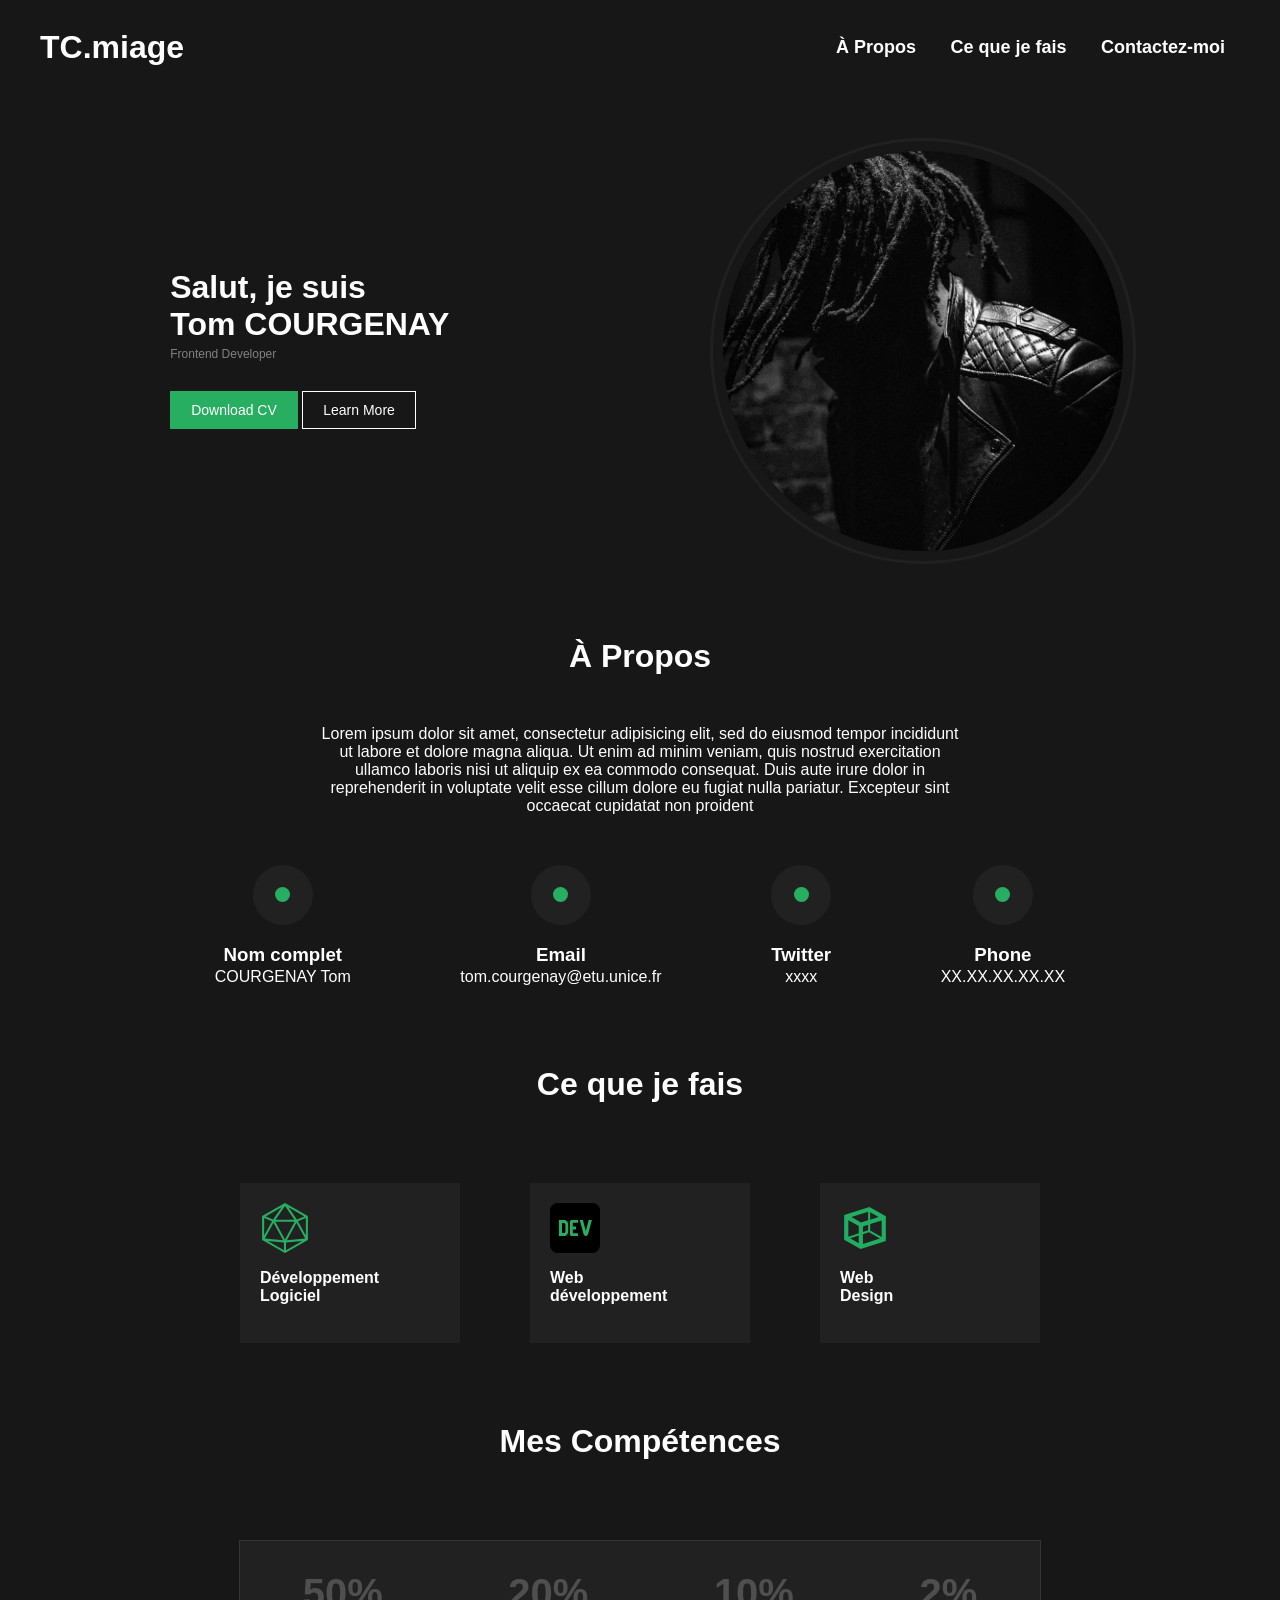
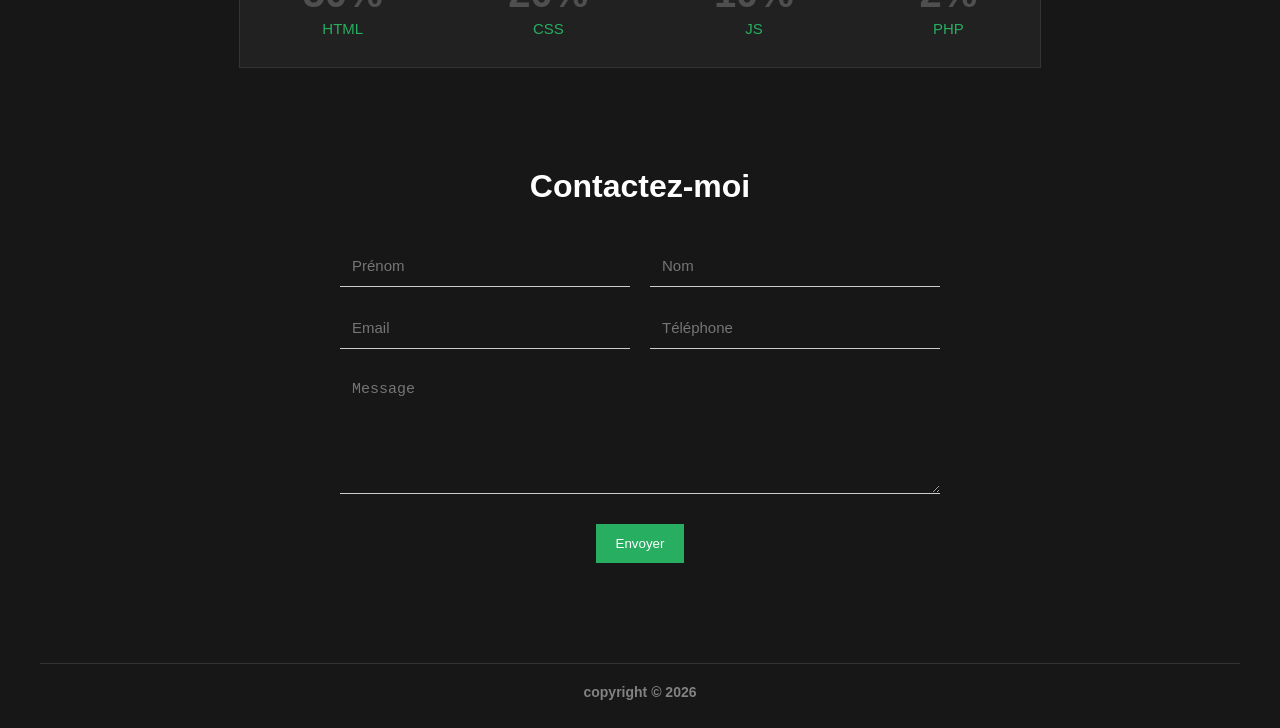
==== maquette-portfolio/index.html @ 28859369 "fin de TP2" ====
<!DOCTYPE html>
<html lang="en">
<head>
    <meta charset="UTF-8">
    <meta name="viewport" content="width=device-width, initial-scale=1.0">
    <title>Portfolio - maquette</title>
    <link rel="stylesheet" href="index.css">
</head>
<body>
    <div class="navbar">
        <h1>TC.miage</h1>
        <nav>
            <a href="#About">À Propos</a>
            <a href="#WhatIDo">Ce que je fais</a>
            <a href="#Contact">Contactez-moi</a>
        </nav>
    </div>

    <div class="section1">
        <div class="section1gauche">
            <h1>Salut, je suis <br> Tom COURGENAY</h1>
            <p>Frontend Developer</p>
            <div class="btns">
                <button>Download CV</button>
                <button>Learn More</button>
            </div>
        </div>
        <div class="section1droite">
            <img src="assets/image.png" alt="">
        </div>
    </div>

    <div id="About">
        <h1>À Propos</h1>
        <p>Lorem ipsum dolor sit amet, consectetur adipisicing elit, sed do eiusmod tempor incididunt ut labore et dolore magna aliqua. Ut enim ad minim veniam, quis nostrud exercitation ullamco laboris nisi ut aliquip ex ea commodo consequat. Duis aute irure dolor in reprehenderit in voluptate velit esse cillum dolore eu fugiat nulla pariatur. Excepteur sint occaecat cupidatat non proident</p>
        <div>
            <div class="box">
                <div class="circle bigcircle"><div class="circle smallcircle"></div></div>
                <h3>Nom complet</h3>
                <p>COURGENAY Tom</p>
            </div>
            <div class="box">
                <div class="circle bigcircle"><div class="circle smallcircle"></div></div>
                <h3>Email</h3>
                <p>tom.courgenay@etu.unice.fr</p>
            </div>
            <div class="box">
                <div class="circle bigcircle"><div class="circle smallcircle"></div></div>
                <h3>Twitter</h3>
                <p>xxxx</p>
            </div>
            <div class="box">
                <div class="circle bigcircle"><div class="circle smallcircle"></div></div>
                <h3>Phone</h3>
                <p>XX.XX.XX.XX.XX</p>
            </div>
        </div>
    </div>

    <div id="WhatIDo">
        <h1>Ce que je fais</h1>
        <div class="content-wrapper">
            <div class="dobox">
                <img src="assets/icosahedron.svg" alt="">
                <p>Développement <br> Logiciel</p>
            </div>
            <div class="dobox">
                <img src="assets/dev.svg" alt="">
                <p>Web <br> développement</p>
            </div>
            <div class="dobox">
                <img src="assets/rect.svg" alt="">
                <p>Web <br> Design</p>
            </div>
        </div>
    </div>

    <div id="Skills">
        <h1>Mes Compétences</h1>
        <div class="content-wrapper skills">
            <div class="skill">
                <h2>50%</h2>
                <h3>HTML</h3>
            </div>
            <div class="skill">
                <h2>20%</h2>
                <h3>CSS</h3>
            </div>
            <div class="skill">
                <h2>10%</h2>
                <h3>JS</h3>
            </div>
            <div class="skill">
                <h2>2%</h2>
                <h3>PHP</h3>
            </div>
        </div>
    </div>

    <div id="Contact">
        <h1>Contactez-moi</h1>
        <form>
            <div class="row">
                <input type="text" placeholder="Prénom">
                <input type="text" placeholder="Nom">
            </div>

            <div class="row">
                <input type="email" placeholder="Email">
                <input type="tel" placeholder="Téléphone">
            </div>

            <div class="row">
                <textarea placeholder="Message"></textarea>
            </div>

            <div class="btn-row">
                <button type="submit">Envoyer</button>
            </div>
        </form>
    </div>
    <footer>copyright © 2026</footer>
</body>
</html>
---- maquette-portfolio/index.css ----
:root{
    --bg-dark: #171717;
    --white: #FFFFFF;
    --gray2: #333333;
    --gray3: #828282;
    --green2: #27AE60;
    --dark1: #212121;
}

body{
    background-color: var(--bg-dark);
    color: var(--white);
    font-family: 'DM Sans', sans-serif;
    font-weight: 700;
    margin-inline: 40px;
    padding: 0;
}

.navbar{
    display: flex;
    align-items: center;
    justify-content: space-between;
}

.navbar nav a{
    color: var(--white);
    text-decoration: none;
    margin: 0 15px;
    font-size: 18px;
}

.section1{
    display: flex;
    align-items: center;
    justify-content: space-around;
    margin-top: 50px;
}

.section1gauche h1{
    margin-bottom: 0;
}

.section1gauche p{
    color: var(--gray3);
    font-size: 12px;
    margin-top: 4px;
    margin-bottom: 30px;
    font-weight: 400;
}

.section1droite{
    width: 400px;
    height: 400px;
}

.section1droite img{
    border-radius: 50%;
    border: 3px solid #202020;
    padding: 10px;
    width: 100%;
}

.btns{
    gap: 20px;
}

.btns button{
    padding: 10px 20px;
    cursor: pointer;
    font-size: 14px;
}

.btns button:first-child{
    background-color: var(--green2);
    border: 1px solid var(--green2);
    color: var(--white);
}

.btns button:last-child{
    background-color: transparent;
    border: 1px solid var(--white);
    color: var(--white);
}

#About{
    margin-top: 100px;
    text-align: center;
    justify-content: center;
    margin-inline: 10%;
}

#About p{
    font-weight: 400;
    margin-block: 50px;
    margin-inline: 16%;
}

#About div{
    display: flex;
    justify-content: space-around;
}

.circle{
    border-radius: 50%;
}

.bigcircle{
    width: 60px;
    height: 60px;
    background-color: var(--dark1);
    display: flex;
    align-items: center;
    justify-content: space-around;
}

.smallcircle{
    width: 15px;
    height: 15px;
    background-color: var(--green2);
}

.box{
    display: flex;
    flex-direction: column;
    align-items: center;
}

.box h3{
    margin-bottom: 2px;
}

#About .box p{
    margin: 0;
}

.content-wrapper{
    display: flex;
    justify-content: center;
    max-width: 800px;
    margin: 0 auto;
    gap: 0;
}

#WhatIDo{
    text-align: center;
}

#WhatIDo h1{
    margin-block: 80px;
}

#WhatIDo div{
    display: flex;
    justify-content: space-between;
}

.dobox{
    display: flex;
    flex-direction: column;
    align-items: flex-start;
    width: 180px;
    padding: 20px;
    border-bottom: 2px solid transparent;
    position: relative;

}

.dobox:nth-child(1),
.dobox:nth-child(2),
.dobox:nth-child(3){
    background-color: var(--dark1);
}

.dobox p{
    text-align: left;
}

.dobox img{
    width: 50px;
    height: 50px;
}

.dobox::after{
  content: "";
  position: absolute;
  left: 0;
  bottom: 0;
  width: 0%;
  height: 3px;
  background: var(--green2);
  transition: width 0.3s ease;
}

.dobox:hover::after{
  width: 100%;
}

#Skills{
    text-align: center;
}

#Skills h1{
    margin-block: 80px;
}

.skills{
    border: 1px solid var(--gray2);
    display: flex;
    justify-content: space-around;
    background-color: var(--dark1);
}

.skill{
    display: flex;
    flex-direction: column;
    margin-block: 30px;
}

.skill h2{
    font-size: 40px;
    margin: 0;
    color: #4F4F4F;
}

.skill h3{
    font-size: 15px;
    font-weight: 400;
    margin: 4px 0 0 0;
    color: var(--green2);
}

#Contact{
    width: 100%;
    max-width: 600px;
    margin: 100px auto;
    background: transparent;
    font-family: sans-serif;
}

#Contact h1{
    text-align: center;
    margin-bottom: 40px;
    color: var(--white);
}

#Contact form{
    display: flex;
    flex-direction: column;
    gap: 20px;
}

#Contact .row{
    display: flex;
    gap: 20px;
}

#Contact input,
#Contact textarea{
    flex: 1;
    background: transparent;
    border: none;
    border-bottom: 1px solid #ccc;
    padding: 12px;
    font-size: 15px;
}

#Contact textarea{
    height: 100px;
    resize: vertical;
}

.btn-row{
    display: flex;
    justify-content: center;
    margin-top: 10px;
}

#Contact button{
    width: fit-content;
    padding: 12px 20px;
    border: none;
    background: var(--green2);
    color: #FFFFFF;
    cursor: pointer;
    display: block;
    margin: 0 auto;
}

footer{
    text-align: center;
    margin-top: 100px;
    padding: 20px 0;
    border-top: 1px solid var(--gray2);
    color: var(--gray3);
    font-size: 14px;
}
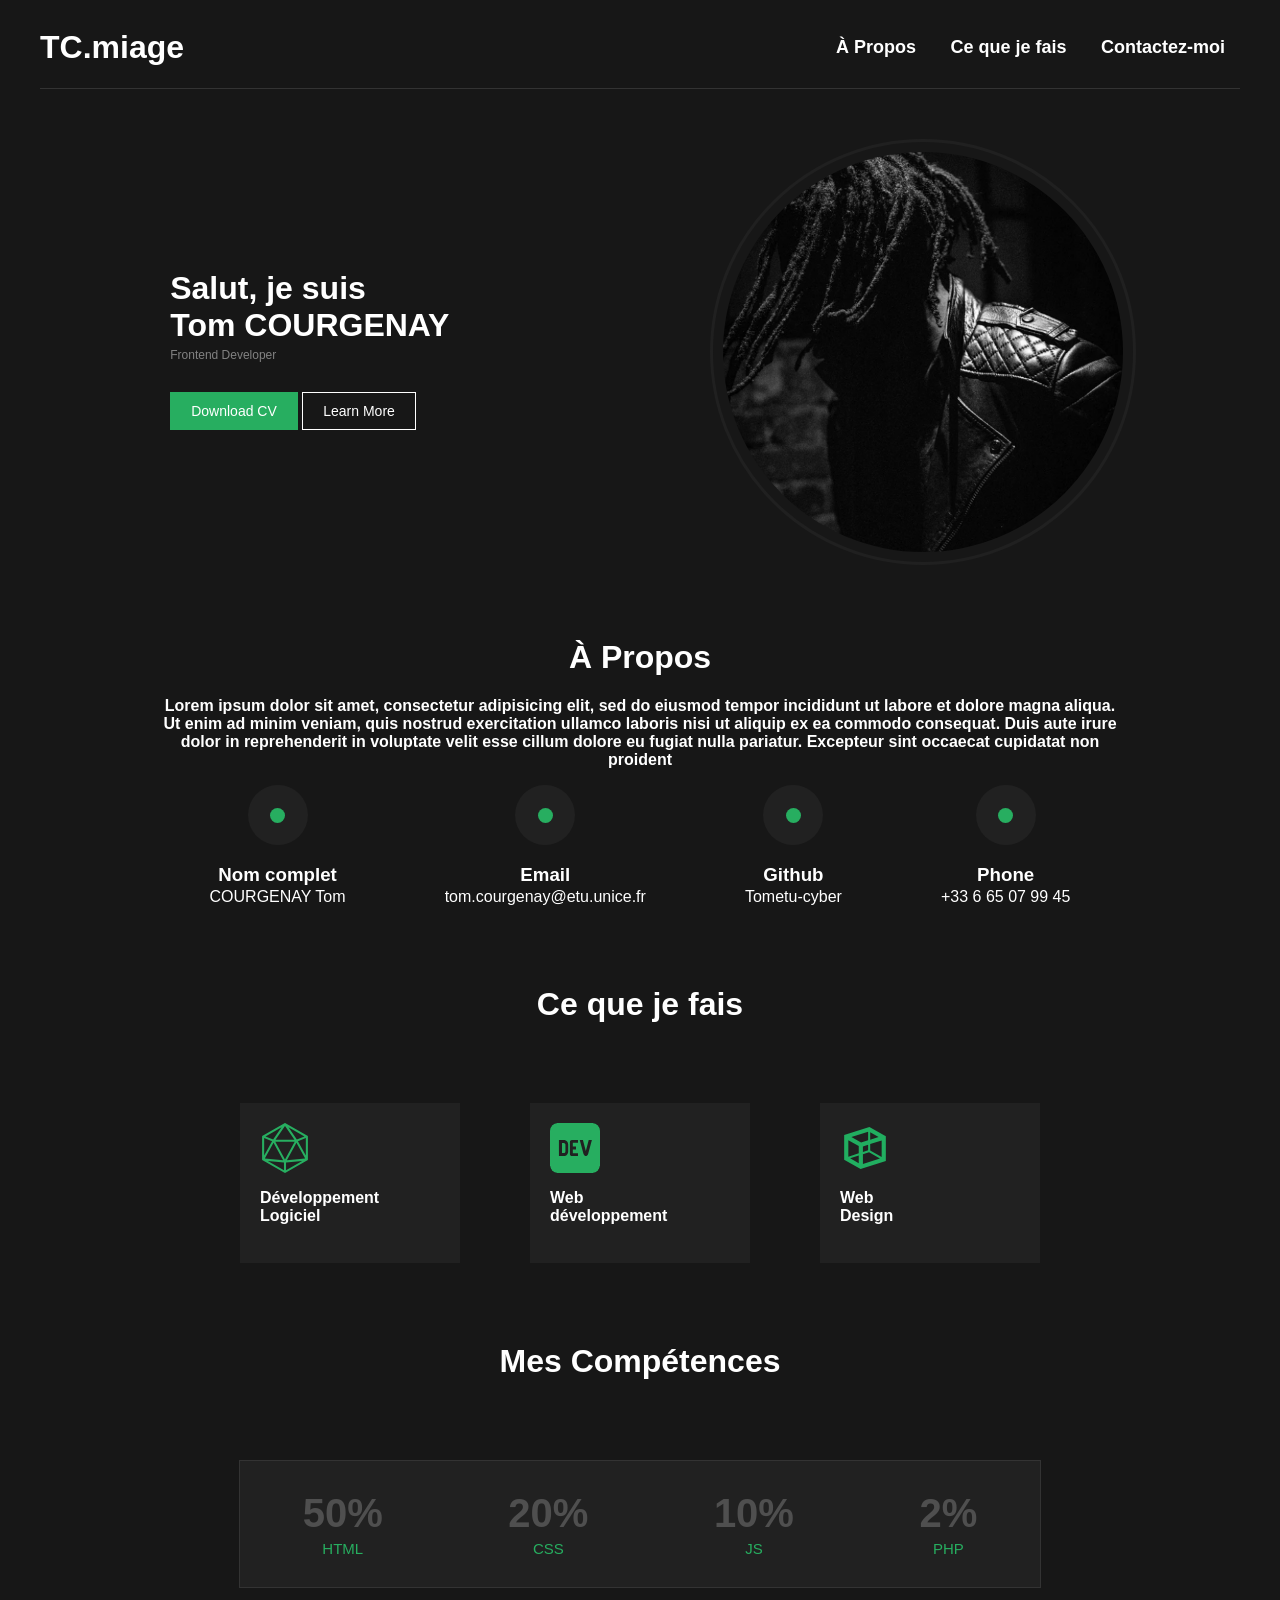
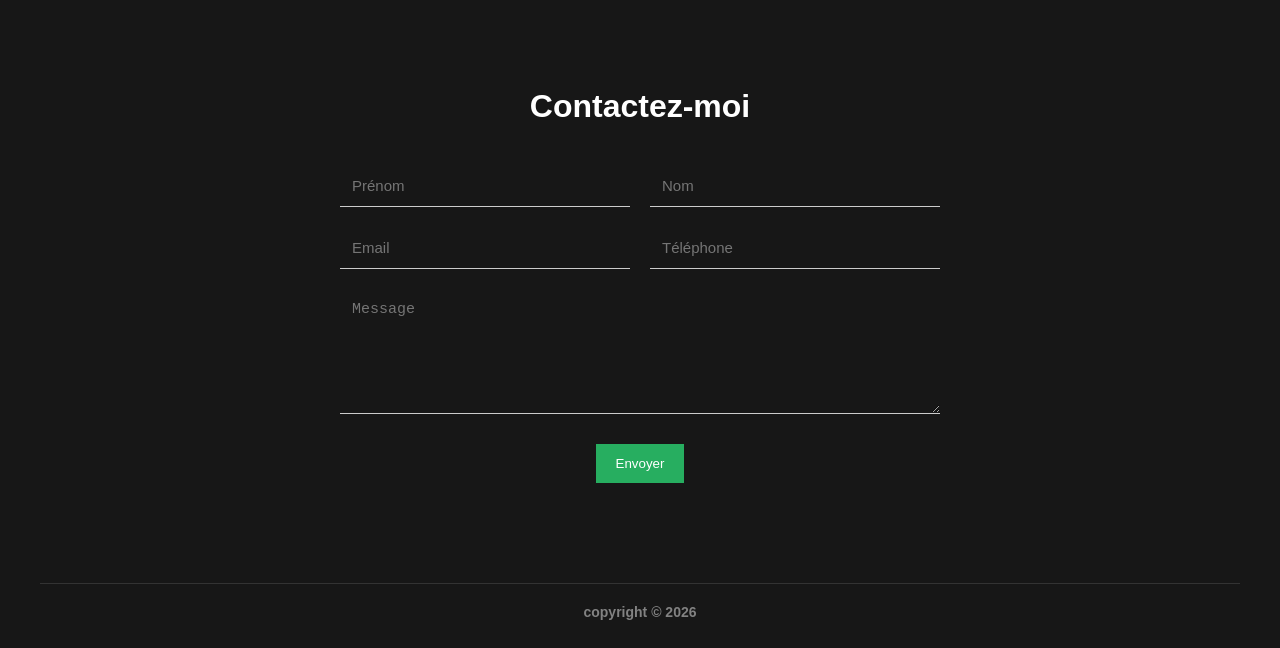
==== commit e9e112b2: "fin du TP3" ====
--- a/maquette-portfolio/index.html
+++ b/maquette-portfolio/index.html
@@ -9,7 +9,12 @@
 <body>
     <div class="navbar">
         <h1>TC.miage</h1>
-        <nav>
+        <button class="menu-toggle" id="menuToggle">
+            <span></span>
+            <span></span>
+            <span></span>
+        </button>
+        <nav id="navMenu">
             <a href="#About">À Propos</a>
             <a href="#WhatIDo">Ce que je fais</a>
             <a href="#Contact">Contactez-moi</a>
@@ -37,22 +42,22 @@
             <div class="box">
                 <div class="circle bigcircle"><div class="circle smallcircle"></div></div>
                 <h3>Nom complet</h3>
-                <p>COURGENAY Tom</p>
+                <a href="">COURGENAY Tom</a>
             </div>
             <div class="box">
                 <div class="circle bigcircle"><div class="circle smallcircle"></div></div>
                 <h3>Email</h3>
-                <p>tom.courgenay@etu.unice.fr</p>
+                <a href="mailto: tom.courgenay@etu.unice.fr?subject=Première prise de contact" target="_blank">tom.courgenay@etu.unice.fr</a>
             </div>
             <div class="box">
                 <div class="circle bigcircle"><div class="circle smallcircle"></div></div>
-                <h3>Twitter</h3>
-                <p>xxxx</p>
+                <h3>Github</h3>
+                <a href="https://github.com/Tometu-cyber">Tometu-cyber</a>
             </div>
             <div class="box">
                 <div class="circle bigcircle"><div class="circle smallcircle"></div></div>
                 <h3>Phone</h3>
-                <p>XX.XX.XX.XX.XX</p>
+                <a href="tel:+33665079945">+33 6 65 07 99 45</a>
             </div>
         </div>
     </div>
@@ -120,5 +125,6 @@
         </form>
     </div>
     <footer>copyright © 2026</footer>
+    <script src="script.js"></script>
 </body>
 </html>
--- a/maquette-portfolio/index.css
+++ b/maquette-portfolio/index.css
@@ -14,12 +14,49 @@
     font-weight: 700;
     margin-inline: 40px;
     padding: 0;
+
+}
+
+.menu-toggle{
+    display: none;
+    flex-direction: column;
+    background: transparent;
+    border: none;
+    cursor: pointer;
+    gap: 5px;
+    padding: 10px;
+    z-index: 1100;
+}
+
+.menu-toggle span{
+    width: 25px;
+    height: 3px;
+    background-color: var(--white);
+    transition: all 0.3s ease;
+}
+
+.menu-toggle.active span:nth-child(1){
+    transform: rotate(45deg) translate(5px, 5px);
+}
+
+.menu-toggle.active span:nth-child(2){
+    opacity: 0;
+}
+
+.menu-toggle.active span:nth-child(3){
+    transform: rotate(-45deg) translate(6px, -6px);
 }
 
 .navbar{
     display: flex;
     align-items: center;
     justify-content: space-between;
+    border-bottom: 1px solid var(--gray2);
+    position: sticky;
+    top: 0;
+    background-color: var(--bg-dark);
+    z-index: 1000;
+    transition: transform 0.3s ease;
 }
 
 .navbar nav a{
@@ -89,10 +126,10 @@
     margin-inline: 10%;
 }
 
-#About p{
+#About a{
     font-weight: 400;
-    margin-block: 50px;
-    margin-inline: 16%;
+    color: var(--white);
+    text-decoration: none;
 }
 
 #About div{
@@ -127,10 +164,6 @@
 
 .box h3{
     margin-bottom: 2px;
-}
-
-#About .box p{
-    margin: 0;
 }
 
 .content-wrapper{
@@ -293,4 +326,100 @@
     border-top: 1px solid var(--gray2);
     color: var(--gray3);
     font-size: 14px;
+}
+
+@media (max-width: 768px){
+    body{
+        margin-inline: 20px;
+    }
+
+    .menu-toggle{
+        display: flex;
+    }
+
+    .navbar{
+        flex-direction: row;
+        justify-content: space-between;
+    }
+
+    .navbar nav{
+        position: absolute;
+        top: -8px;
+        left: 110px;
+        right: -20px;
+        background-color: black;
+        flex-direction: column;
+        padding: 60px 20px;
+        border-top: 1px solid var(--gray2);
+        box-shadow: 0 4px 6px rgba(0,0,0,0.3);
+        z-index: 1000;
+        height: 100vh;
+        transform: translateX(100%);
+        transition: transform 0.3s ease;
+    }
+
+    .navbar nav.active{
+        display: flex;
+        transform: translateX(0);
+    }
+
+    .navbar nav a{
+        padding: 15px 0;
+        border-bottom: 1px solid var(--gray2);
+    }
+
+    .navbar nav a:last-child{
+        border-bottom: none;
+    }
+
+    .navbar nav a{
+        font-size: 14px;
+    }
+
+    .section1{
+        flex-direction: column-reverse;
+        gap: 30px;
+        margin-top: 30px;
+    }
+    .section1droite{
+        width: 250px;
+        height: 250px;
+    }
+
+    #About div{
+        flex-direction: row;
+        flex-wrap: wrap;
+        justify-content: center;
+        gap: 20px;
+    }
+
+    #About div .box{
+        display: flex;
+        flex-direction: column;
+        align-items: center;
+        width: 45%;
+    }
+
+    .box a{
+        font-size: 13px;
+    }
+
+    #WhatIDo div, .content-wrapper{
+        flex-direction: column;
+        align-items: center;
+        gap: 10px;
+    }
+
+    .skills{
+        flex-wrap: wrap;
+    }
+    .dobox{
+        width: 100%;
+        max-width: 300px;
+    }
+
+    #Contact .row{
+        flex-direction: column;
+        padding-inline: 50px;
+    }
 }
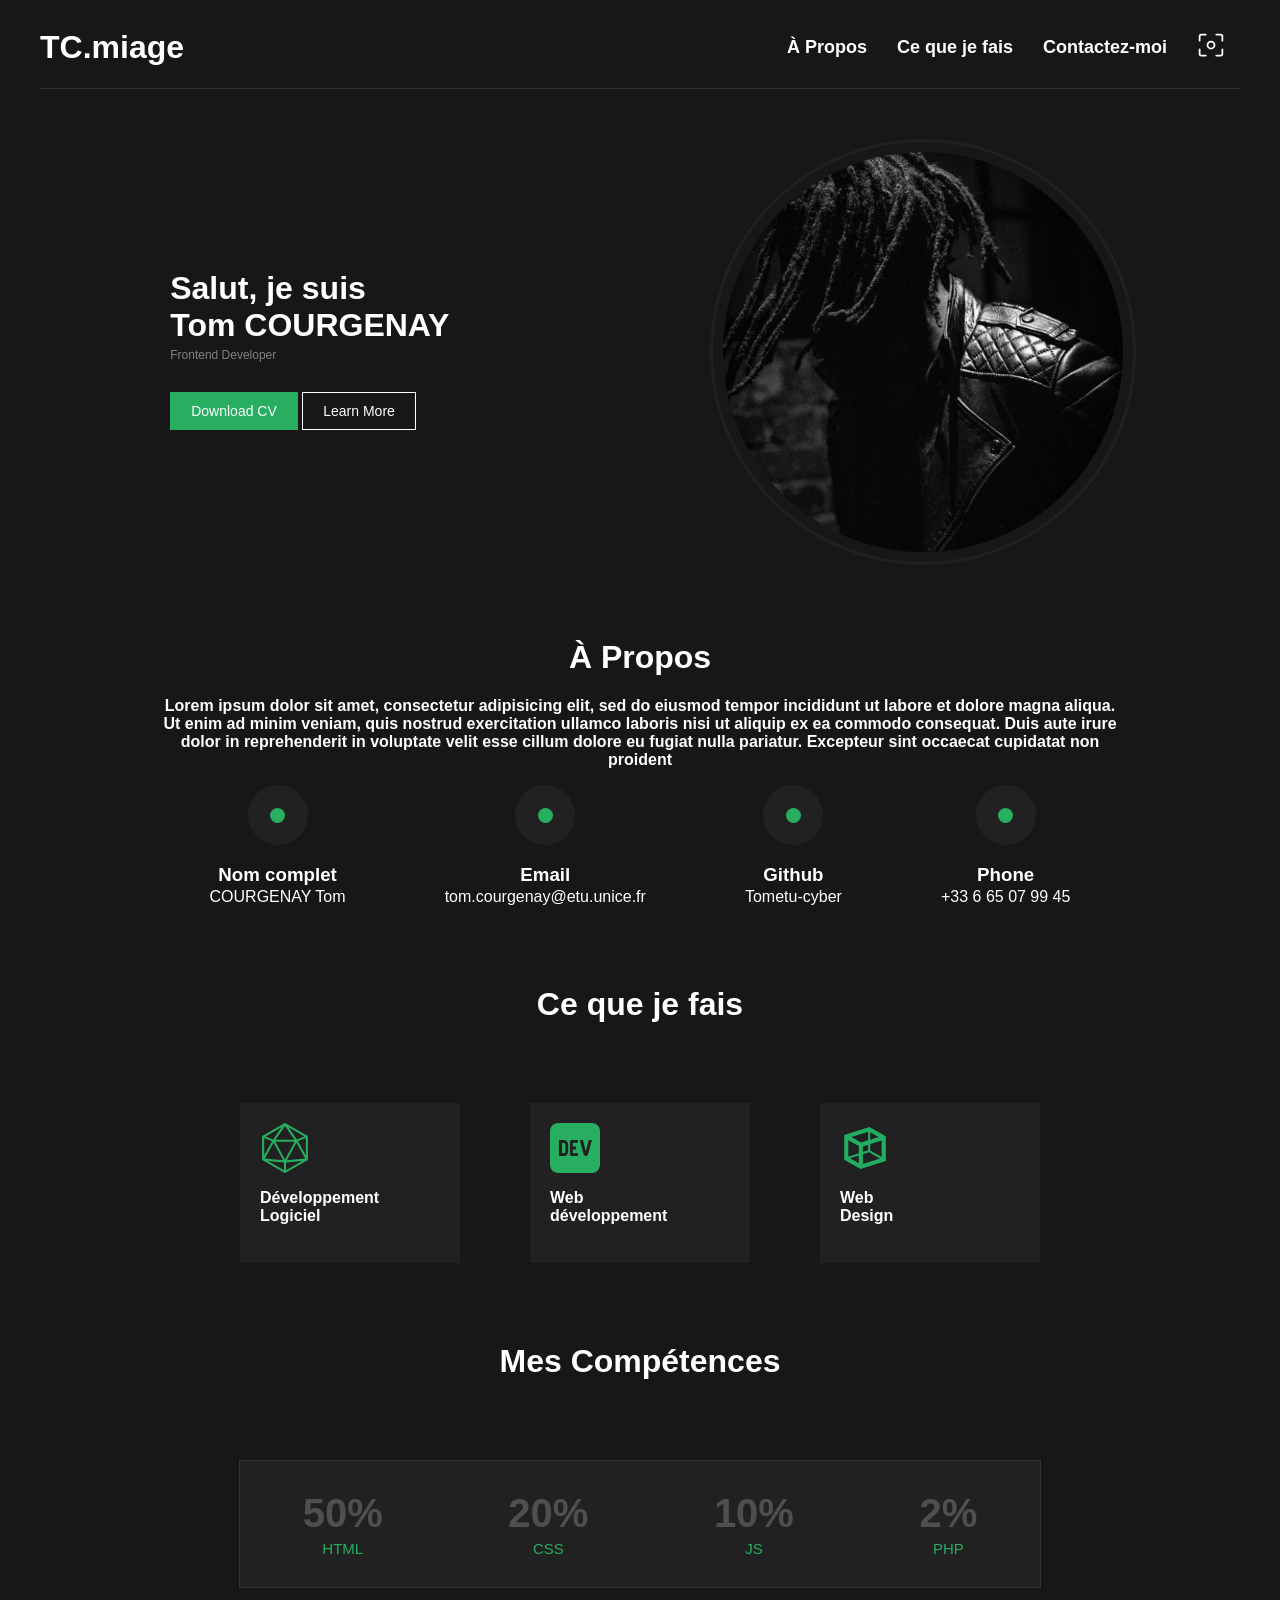
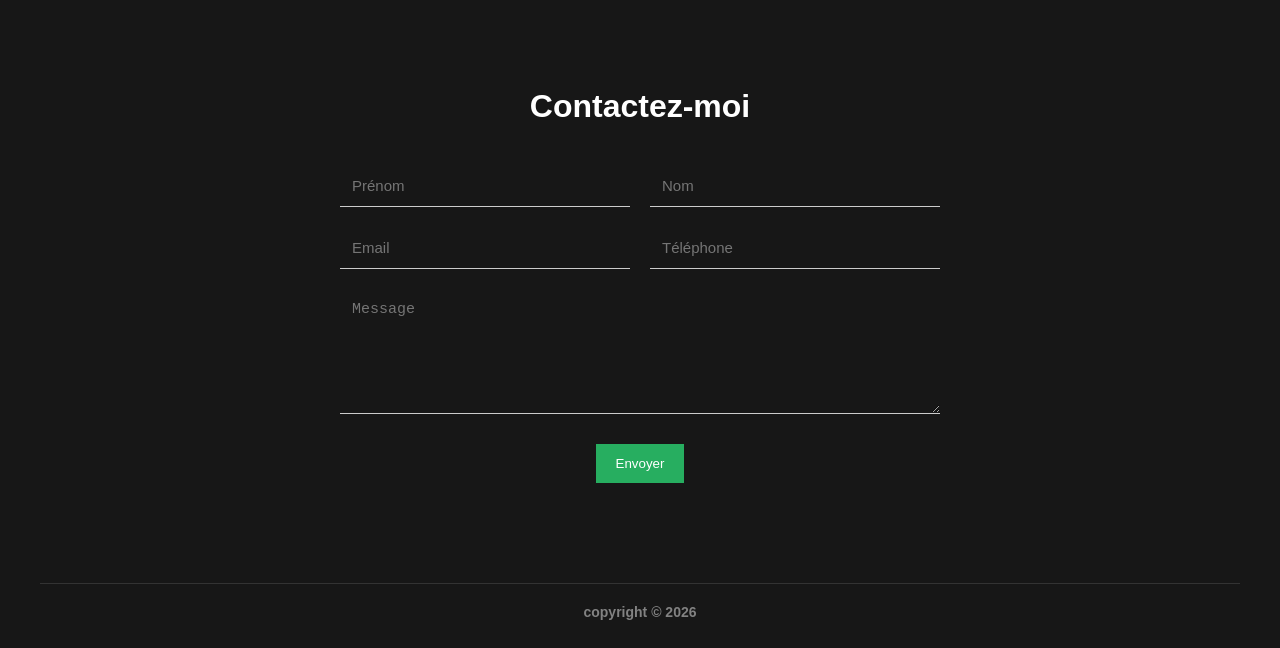
==== commit f31f3985: "Ajout du mode focus avec un bouton pour masquer les éléments décoratifs et la section droite" ====
--- a/maquette-portfolio/index.html
+++ b/maquette-portfolio/index.html
@@ -18,6 +18,7 @@
             <a href="#About">À Propos</a>
             <a href="#WhatIDo">Ce que je fais</a>
             <a href="#Contact">Contactez-moi</a>
+            <button id="focusToggle"><img src="assets/focus.svg" alt=""></button>
         </nav>
     </div>
 
--- a/maquette-portfolio/index.css
+++ b/maquette-portfolio/index.css
@@ -14,7 +14,6 @@
     font-weight: 700;
     margin-inline: 40px;
     padding: 0;
-
 }
 
 .menu-toggle{
@@ -59,11 +58,26 @@
     transition: transform 0.3s ease;
 }
 
-.navbar nav a{
+.navbar nav a, .navbar nav button{
     color: var(--white);
     text-decoration: none;
     margin: 0 15px;
+    padding: 0;
     font-size: 18px;
+    font-weight: 700;
+    background-color: transparent;
+    border: none;
+    text-align: left;
+}
+
+#navMenu{
+    display: flex;
+    align-items: center;
+}
+
+.navbar nav button img{
+    width: auto;
+    height: 28px;
 }
 
 .section1{
@@ -328,6 +342,23 @@
     font-size: 14px;
 }
 
+/* Mode focus activé */
+/* Masquer image section droite */
+body.focus-mode .section1droite{
+    display: none;
+    width: 0;
+    height: 0;
+}
+
+/* Masquer éléments décoratifs */
+body.focus-mode .bigcircle,
+body.focus-mode .dobox img {
+    display: none;
+    width: 0;
+    height: 0;
+}
+
+/* Responsive Design */
 @media (max-width: 768px){
     body{
         margin-inline: 20px;
@@ -363,7 +394,7 @@
         transform: translateX(0);
     }
 
-    .navbar nav a{
+    .navbar nav a, .navbar nav button{
         padding: 15px 0;
         border-bottom: 1px solid var(--gray2);
     }
@@ -372,7 +403,7 @@
         border-bottom: none;
     }
 
-    .navbar nav a{
+    .navbar nav a, .navbar nav button{
         font-size: 14px;
     }
 
